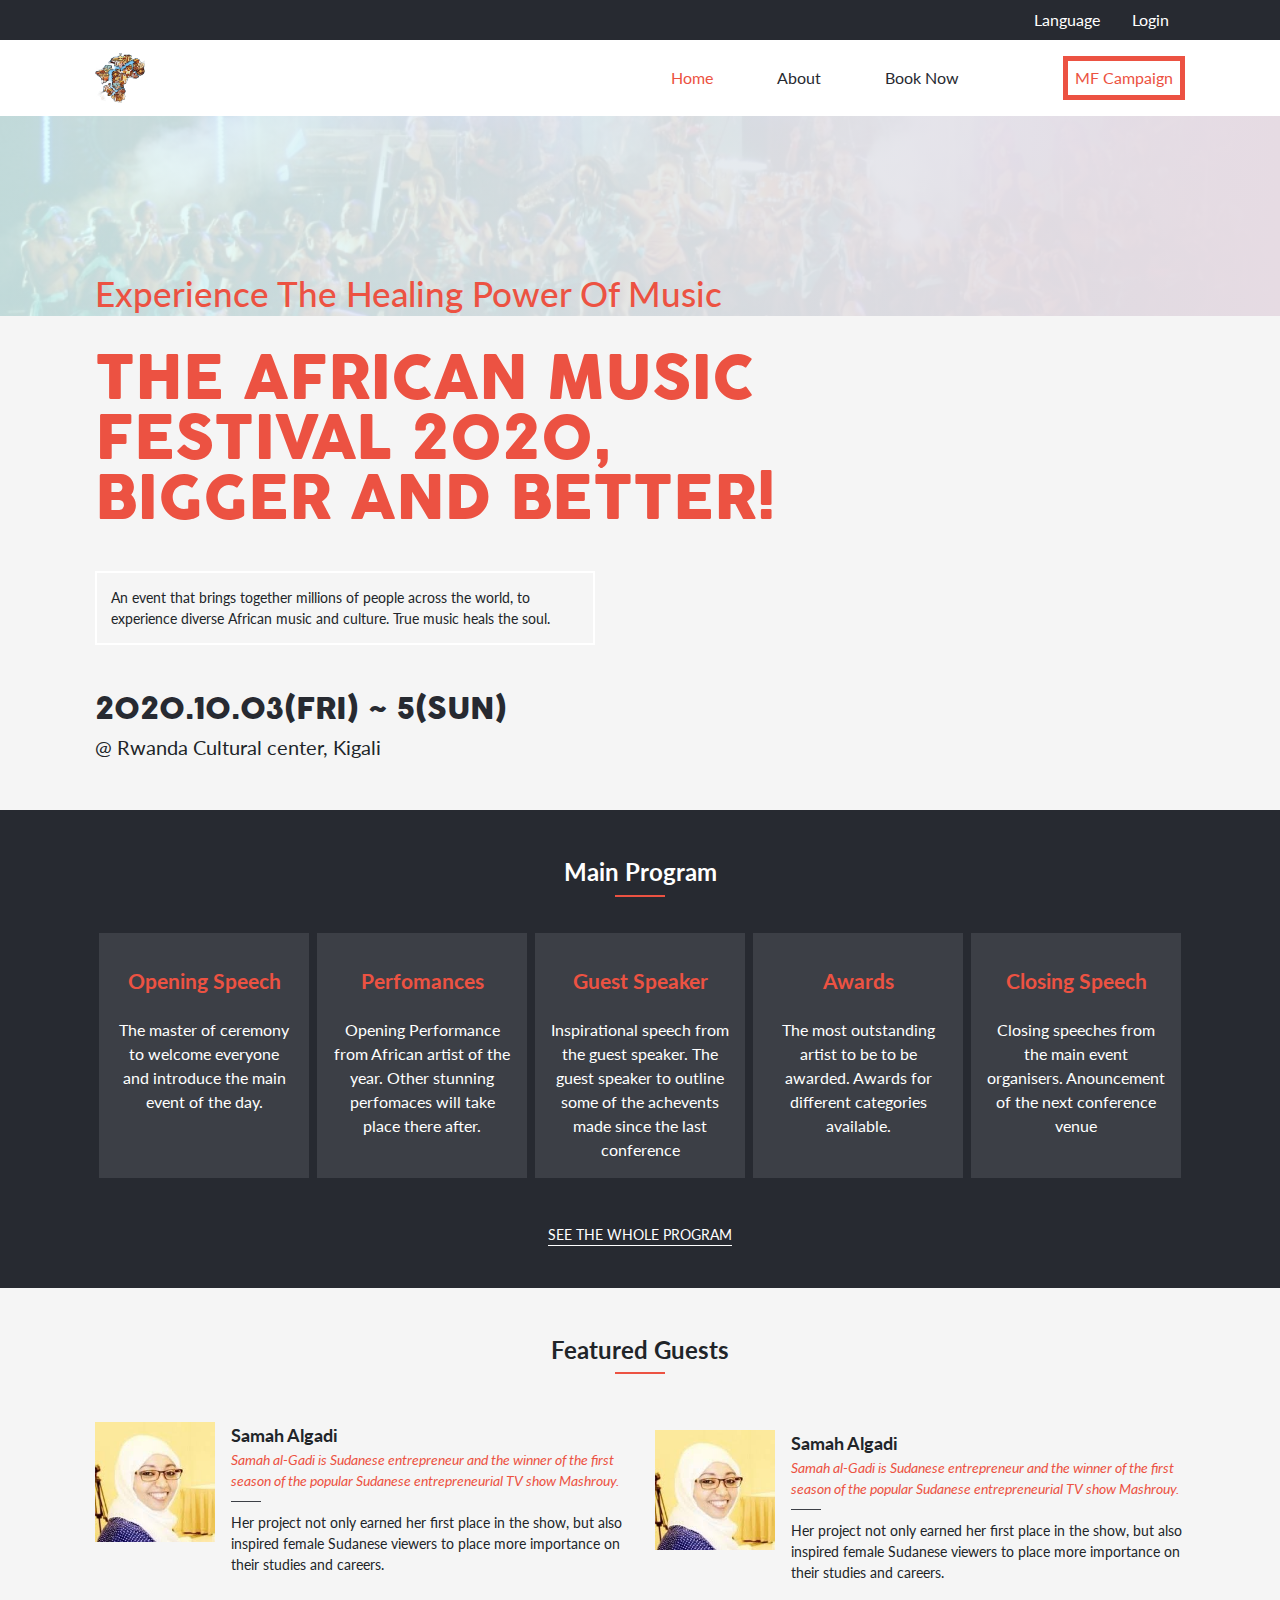
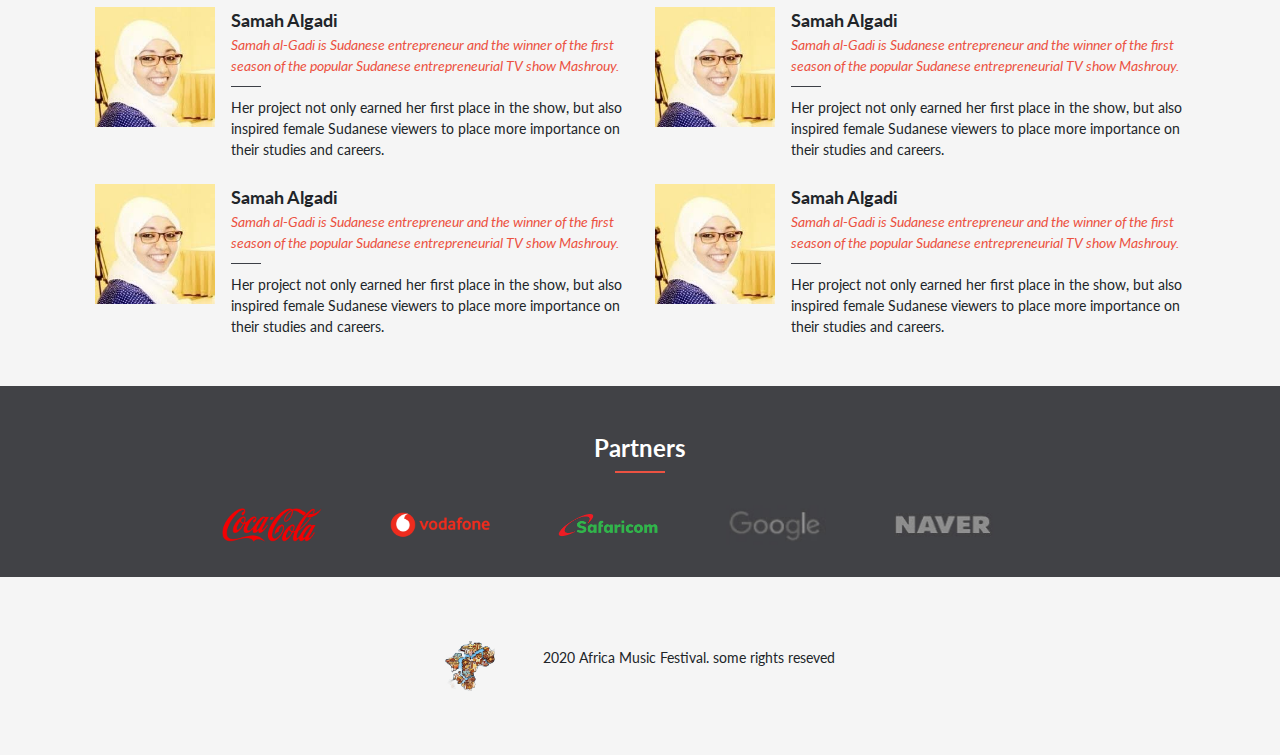
==== index.html @ f7e80729 "changed the fa icons" ====
<!DOCTYPE html>
<html lang="en">
<head>
  <meta charset="UTF-8">
  <meta name="viewport" content="width=device-width, initial-scale=1.0">
  <title>Home</title>
  <link rel="stylesheet" href="https://use.fontawesome.com/releases/v5.13.0/css/all.css" integrity="sha384-Bfad6CLCknfcloXFOyFnlgtENryhrpZCe29RTifKEixXQZ38WheV+i/6YWSzkz3V" crossorigin="anonymous"/>
  <link rel="stylesheet" href="style.css">
  <link href="https://fonts.googleapis.com/css2?family=Lato&display=swap" rel="stylesheet">
  <link rel="stylesheet" href="https://maxcdn.bootstrapcdn.com/bootstrap/4.0.0/css/bootstrap.min.css" integrity="sha384-Gn5384xqQ1aoWXA+058RXPxPg6fy4IWvTNh0E263XmFcJlSAwiGgFAW/dAiS6JXm" crossorigin="anonymous">

</head>
<body>

  <div class="small-nav d-none d-lg-block">
    <nav class="container-fluid d-flex justify-content-end nav-nav">
      
        <a class="nav-link" href="#"><i class="fab fa-facebook-f"></i></a>
        <a class="nav-link" href="#"><i class="fab fa-twitter"></i></a>
        <a class="nav-link" href="#">Language</a>
        <a class="nav-link" href="#">Login</a>
      
    </nav>
  </div>

  <nav class="navbar navbar-expand-lg top-nav sticky-top">
    <div class="container-fluid main-nav">
        <a class="navbar-brand d-none d-lg-block" href="index.html"><img class="logo" src="images/logo.png" alt="Logo"></a>
        <button class="navbar-toggler" type="button" data-toggle="collapse" data-target="#navbarSupportedContent" aria-controls="navbarSupportedContent" aria-expanded="false" aria-label="Toggle navigation">
          <i class="fas fa-bars fa-3x"></i>
        </button>

      <div class="collapse navbar-collapse" id="navbarSupportedContent">
        <ul class="navbar-nav ml-auto">
          <li class="nav-item"><a class="nav-link active" href="index.html">Home</a></li>
          <li class="nav-item"><a class="nav-link " href="about.html">About</a></li>          
          <li class="nav-item"><a class="nav-link" href="tickets.html">Book Now</a></li>
        </ul>
        
        <div class="campaign ml-5">MF Campaign</div>
      </div>
    </div>
  </nav>
  <header>
    <div class="container-fluid">
      
    </div>
    
  </header>
  <main class="container-fluid main">
    <div>
      <h1 class="welcome-tag">Experience the healing power of Music</h1>

      <p class="head-tag">
        The African Music Festival 2020,
        Bigger and better!
      </p>
    </div>

    <div>
      <p class="description-tag">
        An event that brings together millions of people across the world, to 
        experience diverse African music and culture.
        True music heals the soul.
      </p>
    </div>

    <div>
      <div class="date">2020.10.03(FRI) ~ 5(SUN)</div>
      <p class="venue">@ Rwanda Cultural center, Kigali</p>
    </div>
  </main>

  <aside class="aside1 text-center mt-5">
    <div class="container-fluid aside1-container">

      <h4 class="aside-header">Main Program</h4>
      <span class="header-span"></span>

      <div class="program-container">

        <div class="prog1">
          <div class="icon"><i class="fas fa-comment-alt fa-2x"></i></div>
          <div class="prog-header">Opening Speech</div>
          <div class="p-text">
            The master of ceremony to welcome everyone and introduce the main event of the day.
          </div>
        </div>

        <div class="prog1">
          <div class="icon"><i class="fas fa-icons fa-2x"></i></div>
          <div class="prog-header">Perfomances</div>
          <div class="p-text">
            Opening Performance from African artist of the year.
            Other stunning perfomaces will take place there after.
          </div>
        </div>

        <div class="prog1">
          <div class="icon"><i class="fas fa-photo-video fa-2x"></i></div>
          <div class="prog-header">Guest Speaker</div>
          <div class="p-text">
            Inspirational speech from the guest speaker.
            The guest speaker to outline some of the achevents made since the last conference
          </div>
        </div>

        <div class="prog1">
          <div class="icon"><i class="fas fa-users fa-2x"></i></div>
          <div class="prog-header">Awards</div>
          <div class="p-text">
            The most outstanding artist to be to be awarded.
            Awards for different categories available.
          </div>
        </div>

        <div class="prog1">
          <div class="icon"><i class="fab fa-affiliatetheme fa-2x"></i></div>
          <div class="prog-header">Closing Speech</div>
          <div class="p-text">
            Closing speeches from the main event organisers.
            Anouncement of the next conference venue
          </div>
        </div>
      </div>
      
      <button name="button" type="button" class="join-btn d-lg-none">Join the 2020 Africa Music Festival</button>

      <p class="see-prog d-none d-lg-block">SEE THE WHOLE PROGRAM</p>

    </div>
  </aside>

  <aside class="aside2 text-center">

    <div class="container-fluid aside2-container">

      <div class="logos-header">
        <h4 class="aside-header">Featured Guests</h4>
        <span class="header-span"></span>
      </div>

      <div class="row guests text-left">     

        <div class="col-lg-6 mt-3">
          <img class="guests-img" src="images/samah.jpeg" alt="guests Image">
          <div class="right-float">
            <div class="guests-name">Samah Algadi</div>
            <div class="guests-background">
              Samah al-Gadi is  Sudanese entrepreneur and the winner of the first 
              season of the popular Sudanese entrepreneurial TV show Mashrouy. 
            </div>

            <div class="guests-border">  </div>

            <div class="guests-more">
              Her project not only earned her first place in the show, 
              but also inspired female Sudanese viewers 
              to place more importance on their studies and careers.
            </div>
          </div>
        </div>

        <div class="col-lg-6 mt-4">
          <img class="guests-img" src="images/samah.jpeg" alt="guests Image">
          <div class="right-float">
            <div class="guests-name">Samah Algadi</div>
            <div class="guests-background">
              Samah al-Gadi is  Sudanese entrepreneur and the winner of the first 
              season of the popular Sudanese entrepreneurial TV show Mashrouy. 
            </div>

            <div class="guests-border">  </div>

            <div class="guests-more">
              Her project not only earned her first place in the show, 
              but also inspired female Sudanese viewers 
              to place more importance on their studies and careers.
            </div>
          </div>
        </div>        
      </div>

      <div class="dnone d-none d-lg-block">
        <div class="row guests text-left "> 
          

          <div class="col-lg-6 mt-4">
            <img class="guests-img" src="images/samah.jpeg" alt="guests Image">
            <div class="right-float">
              <div class="guests-name">Samah Algadi</div>
              <div class="guests-background">
                Samah al-Gadi is  Sudanese entrepreneur and the winner of the first 
                season of the popular Sudanese entrepreneurial TV show Mashrouy. 
              </div>

              <div class="guests-border">  </div>

              <div class="guests-more">
                Her project not only earned her first place in the show, 
                but also inspired female Sudanese viewers 
                to place more importance on their studies and careers.
              </div>
            </div>
          </div>

          <div class="col-lg-6 mt-4">
            <img class="guests-img" src="images/samah.jpeg" alt="guests Image">
            <div class="right-float">
              <div class="guests-name">Samah Algadi</div>
              <div class="guests-background">
                Samah al-Gadi is  Sudanese entrepreneur and the winner of the first 
                season of the popular Sudanese entrepreneurial TV show Mashrouy. 
              </div>

              <div class="guests-border">  </div>

              <div class="guests-more">
                Her project not only earned her first place in the show, 
                but also inspired female Sudanese viewers 
                to place more importance on their studies and careers.
              </div>
            </div>
          </div>        
        </div>

        <div class="row guests text-left dnone"> 
          

          <div class="col-lg-6 mt-4">
            <img class="guests-img" src="images/samah.jpeg" alt="guests Image">
            <div class="right-float">
              <div class="guests-name">Samah Algadi</div>
              <div class="guests-background">
                Samah al-Gadi is  Sudanese entrepreneur and the winner of the first 
                season of the popular Sudanese entrepreneurial TV show Mashrouy. 
              </div>

              <div class="guests-border">  </div>

              <div class="guests-more">
                Her project not only earned her first place in the show, 
                but also inspired female Sudanese viewers 
                to place more importance on their studies and careers.
              </div>
            </div>
          </div>

          <div class="col-lg-6 mt-4">
            <img class="guests-img" src="images/samah.jpeg" alt="guests Image">
            <div class="right-float">
              <div class="guests-name">Samah Algadi</div>
              <div class="guests-background">
                Samah al-Gadi is  Sudanese entrepreneur and the winner of the first 
                season of the popular Sudanese entrepreneurial TV show Mashrouy. 
              </div>

              <div class="guests-border">  </div>

              <div class="guests-more">
                Her project not only earned her first place in the show, 
                but also inspired female Sudanese viewers 
                to place more importance on their studies and careers.
              </div>
            </div>
          </div>
          
        </div>        
      </div> 
      
      <div class="row">
        <div class="col">
          <button class="more-btn m-4 p-3 d-lg-none">MORE</button>
        </div>
      </div>
      
    </div>
  </aside>

  <footer class="text-center mt-5">
    <div class="container-fluid partners">
    
      <div class="">
        <div class="logos-header">
          <h4 class="aside-header">Partners</h4>
          <span class="header-span"></span>
        </div>
        
        <div class="row d-md-block d-lg-none">
          <div class="col-md-12 d-flex justify-content-center">
            <img class="partner-img" src="images/coca.png" alt="Partners">
            <img class="partner-img" src="images/vodafone.png" alt="Partners">
            <img class="partner-img" src="images/saf.png" alt="Partners">
          </div>
          
          <div class="col-md-12 d-flex justify-content-center">
            <img class="partner-img" src="images/google.png" alt="Partners">
            <img class="partner-img" src="images/naver.png" alt="Partners">
          </div>
          
        </div>

        <div class="footer-logos d-none d-lg-block">
            <img class="partner-img" src="images/coca.png" alt="Partners">
            <img class="partner-img" src="images/vodafone.png" alt="Partners">
            <img class="partner-img" src="images/saf.png" alt="Partners">
            <img class="partner-img" src="images/google.png" alt="Partners">
            <img class="partner-img" src="images/naver.png" alt="Partners">
                
        </div>
        
      </div>
    </div>

    <div class="footer-white-bg text-center">
      <div class="rights container-fluid">
        <div class="copyrights">
          <img class="logo" src="images/logo.png" alt="logo">
        </div>
        <div class="attribution">
          <p>
            2020 Africa Music Festival.
            some rights reseved
          </p>
        </div>
      </div>
    </div>
  </footer>

<script src="https://code.jquery.com/jquery-3.2.1.slim.min.js" integrity="sha384-KJ3o2DKtIkvYIK3UENzmM7KCkRr/rE9/Qpg6aAZGJwFDMVNA/GpGFF93hXpG5KkN" crossorigin="anonymous"></script>
<script src="https://cdnjs.cloudflare.com/ajax/libs/popper.js/1.12.9/umd/popper.min.js" integrity="sha384-ApNbgh9B+Y1QKtv3Rn7W3mgPxhU9K/ScQsAP7hUibX39j7fakFPskvXusvfa0b4Q" crossorigin="anonymous"></script>
<script src="https://maxcdn.bootstrapcdn.com/bootstrap/4.0.0/js/bootstrap.min.js" integrity="sha384-JZR6Spejh4U02d8jOt6vLEHfe/JQGiRRSQQxSfFWpi1MquVdAyjUar5+76PVCmYl" crossorigin="anonymous"></script>
</body>
</html>
---- style.css ----
* {
  margin: 0;
  padding: 0;
  font-family: "Lato", sans-serif;
}

@font-face {
  font-family: cocogoose;
  src: url("cocogoose/Cocogoose_trial.otf");
}


header {
  width: 100%;
  background-image: linear-gradient(to right, rgba(226, 255, 255, 0.85), #e6dbe3), url("images/fest.jpg");
  height: 200px;
  background-position: center;
  background-repeat: no-repeat;
  background-size: cover;
}

.logo {
  width: 50px;
}

body {
  background: rgba(221, 221, 221, 0.3) !important;
  /* opacity: 0.1; */
}

.small-nav {
  background-color: #272a31;
  color: white;
}

.fa-twitter,
.fa-facebook-f {
  color: white !important;
}

.small-nav .nav-link {
  color: white !important;
}

.navbar {
  background: white;
}

.navbar .nav-link {
  color: #272a31;
  margin-right: 3em;
}

.active {
  color: #ec5242 !important;
}

.campaign {
  border: 5px solid #ec5242;
  padding: 5px 7px;
  color: #ec5242;
}

.welcome-tag {
  color: #ec5242;
  text-transform: capitalize;
  margin-top: -1.25em;
  margin-bottom: 1em;
  font-size: 30px;
}

p {
  font-size: 14px;
}

.head-tag {
  max-width: 700px;
  font-family: "cocogoose", sans-serif;
  font-size: 40px;
  line-height: 60px;
  color: #ec5242;
  text-transform: uppercase;
}

.description-tag {
  max-width: 500px;
  border: 2px solid white;
  padding: 1em;
  margin: 3em 0;
}

.date {
  max-width: 500px;
  font-family: cocogoose;
  font-size: 30px;
  color: #272a31;
}

.venue {
  font-size: 20px;
}

.aside1 {
  width: 100%;
  background: #272a31;
}

.aside1-container {
  display: flex;
  flex-direction: column;
  align-items: center;
  color: white;
}

.aside-header {
  font-weight: 700;
  padding-top: 2em;
}

.header-span {
  width: 50px;
  border: 1px solid #ec5242;
  margin-bottom: 2em;
}

.prog1 {
  width: auto;
  background: #3C3F46;
  margin: 1em;
  padding: 1em;
  display: flex;
  align-items: center;
  text-align: left;
}

.icon {
  margin: 0 1em;
}

.prog-header {
  width: 200px;
  font-size: 21px;
  font-weight: 700;
  color: #ec5242;
}

.p-text {
  width: 70%;
  /* max-width: 720px; */
  /* margin-left: 1em; */
}

.join-btn {
  width: 80%;
  background: #ec5242;
  border: none;
  color: white;
  font-size: 21px;
  font-weight: 600;
  padding: 2em;
  margin: 2em 0;
}

.see-prog {
  color: white;
  border-bottom: 1px solid white;
  cursor: pointer;
  margin: 3em;
}

.guests-img {
  float: left;
}

.guests-img {
  width: 120px;
  margin-right: 1em;
}

.right-float {
  display: flex;
  flex-direction: column;
}

.guests-name {
  font-size: 18px;
  font-weight: bold;
}

.guests-background {
  font-size: 14px;
  font-style: italic;
  color: #ec5242;
}

.guests-border {
  width: 30px;
  background: #ec5242;
  border-bottom: 1px solid #3C3F46;
  margin: 10px 0;
}

.guests-more {
  font-size: 14px;
}

.more-btn {
  width: 90%;
  border: 1px solid #414246;
  margin-right: auto;
  margin-left: auto;
}

.partners {
  background: #414246;
  color: white;
  padding-bottom: 2em;
}

.logos-header {
  display: flex;
  flex-direction: column;
  justify-content: center;
  align-items: center;
}

.footer-logos {
  display: flex;  
  flex-direction: row;
  justify-content: center;
}

.partner-img {
  width: 100px;
  margin-right: 4em;
}

.copyrights {
  margin-right: 3em;
}

.rights {
  display: flex;
  align-items: center;
  justify-content: center;
  padding: 4em;
}

.nav-nav,
.tickets-main,
.home-logo,
.main,
.aside1-container,
.aside2-container,
.footer-black-bg,
.main-nav {
  max-width: 1120px;
}

.nav-link:hover {
  color: #ec5242;
}

.prog1:hover {
  border: 1px solid white;
}

@media screen and (min-width: 992px) {
  .head-tag {
    font-size: 60px;
  }

  .welcome-tag {    
    font-size: 35px;
  }

  .program-container {
    display: flex;
    justify-content: center;
  }

  .prog1 {
    display: unset;
    margin: unset;
    margin: 0.25em;
    text-align: center;
    justify-content: center;
    width: 20%;
  }

  .p-text {
    width: unset;
  }

  .icon {
    margin: unset;
    margin: 1em 0;
  }

  .prog-header {
    width: unset;
    margin-bottom: 1em;
  }

}
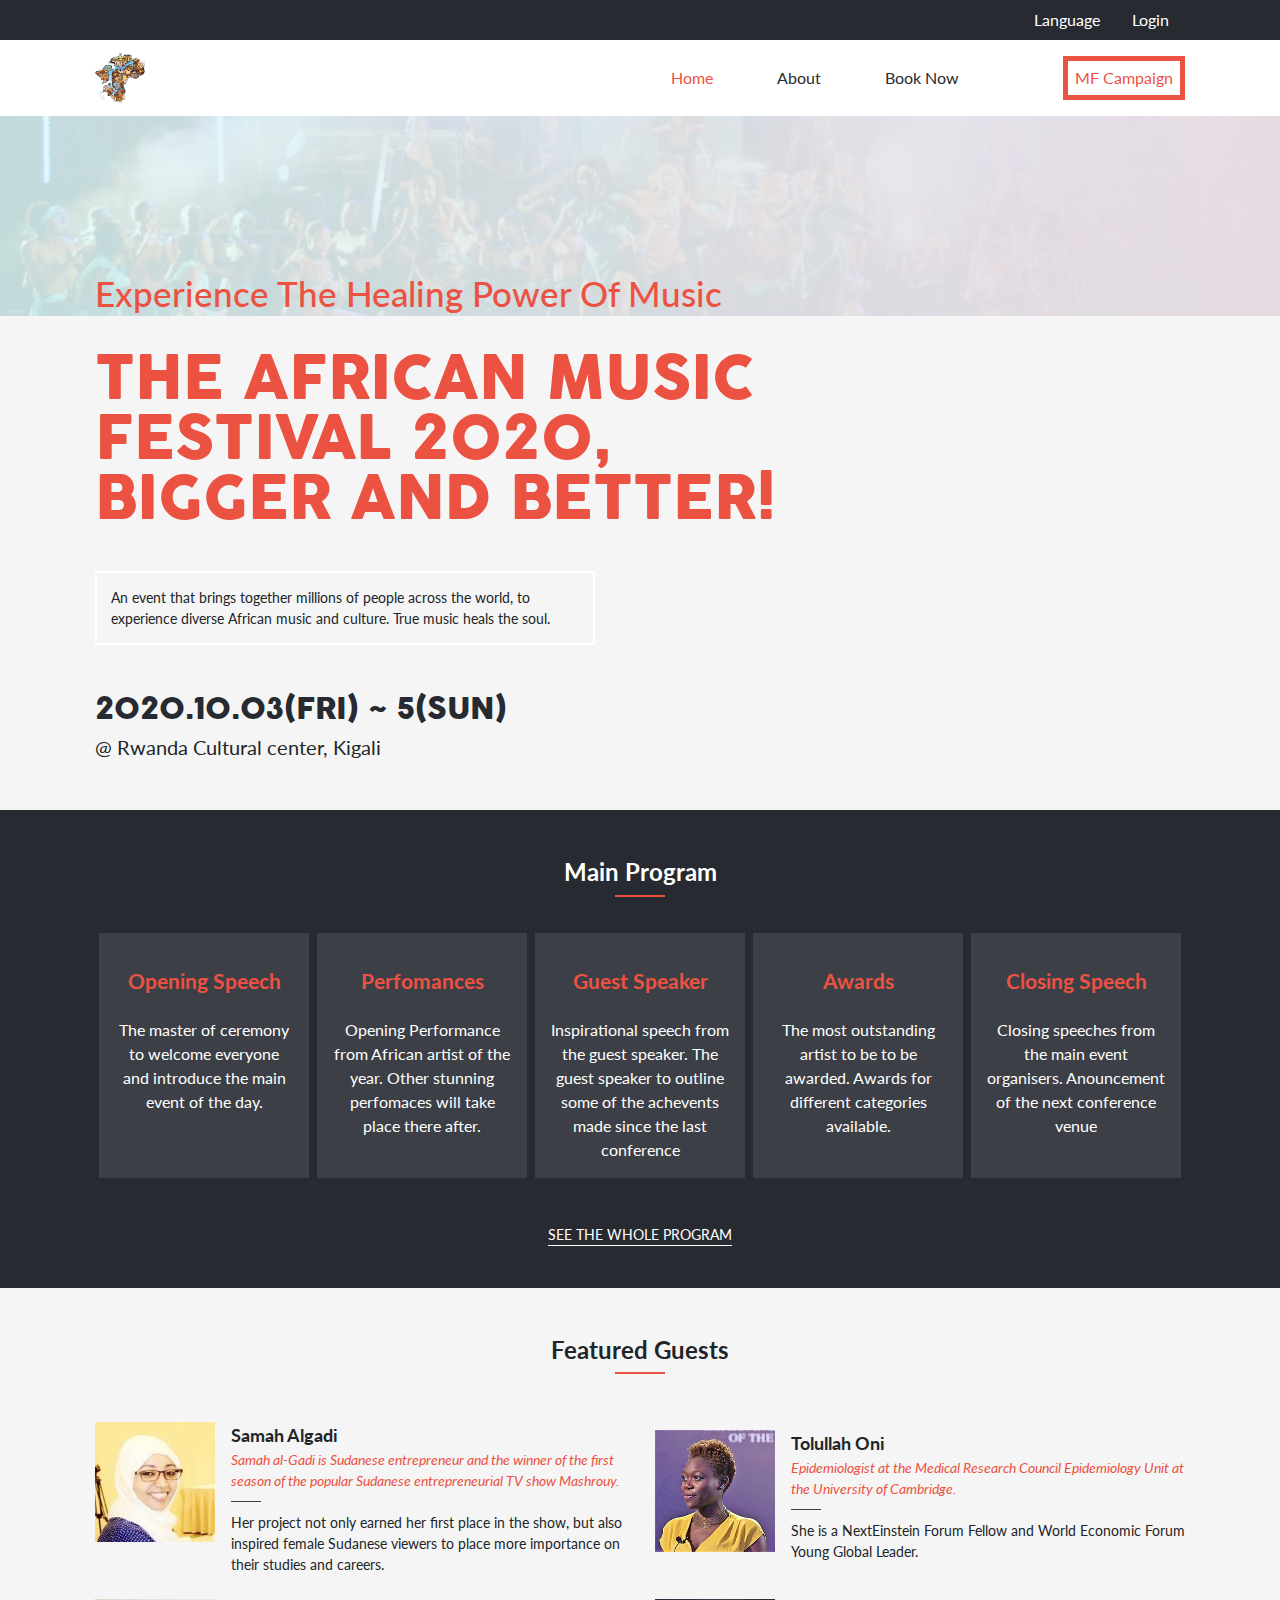
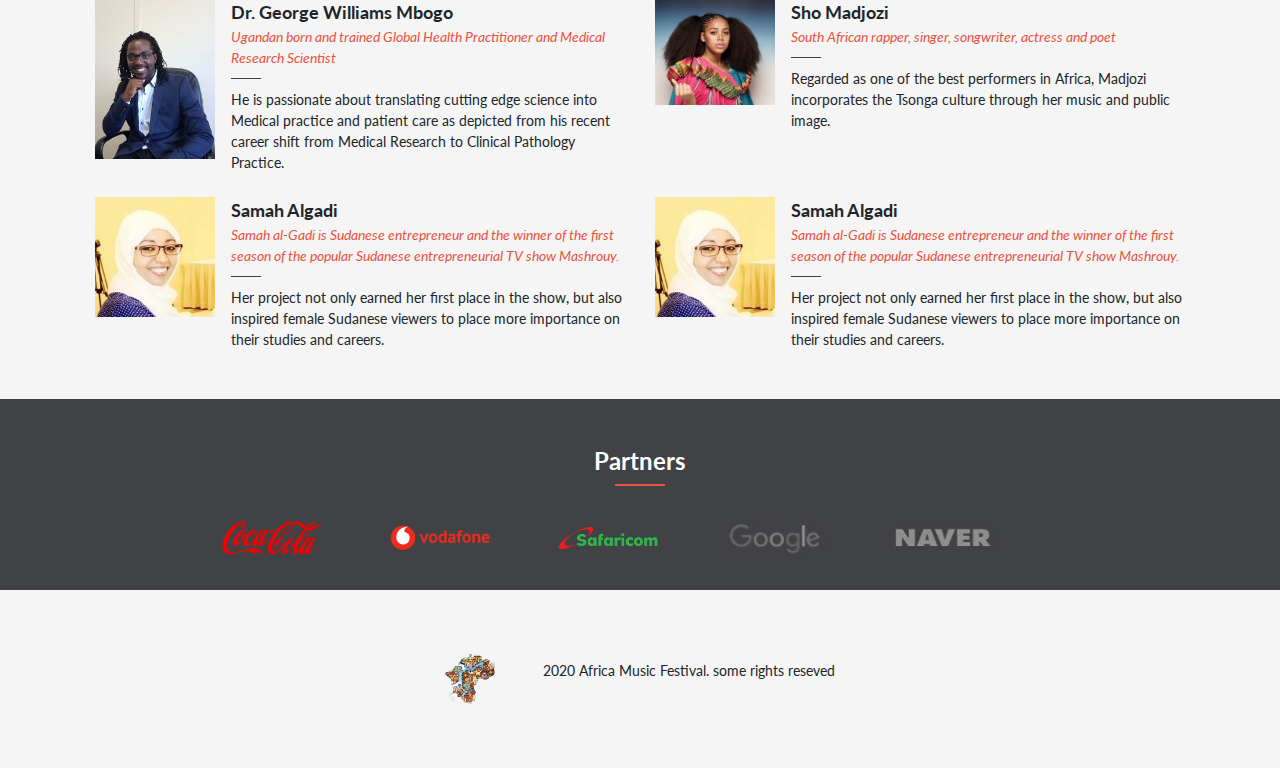
==== commit 5387b58e: "added a readme file" ====
--- a/index.html
+++ b/index.html
@@ -162,20 +162,17 @@
         </div>
 
         <div class="col-lg-6 mt-4">
-          <img class="guests-img" src="images/samah.jpeg" alt="guests Image">
+          <img class="guests-img" src="images/Tolu_Oni.jpg" alt="guests Image">
           <div class="right-float">
-            <div class="guests-name">Samah Algadi</div>
+            <div class="guests-name">Tolullah Oni</div>
             <div class="guests-background">
-              Samah al-Gadi is  Sudanese entrepreneur and the winner of the first 
-              season of the popular Sudanese entrepreneurial TV show Mashrouy. 
+              Epidemiologist at the Medical Research Council Epidemiology Unit at the University of Cambridge.
             </div>
 
             <div class="guests-border">  </div>
 
             <div class="guests-more">
-              Her project not only earned her first place in the show, 
-              but also inspired female Sudanese viewers 
-              to place more importance on their studies and careers.
+              She is a NextEinstein Forum Fellow and World Economic Forum Young Global Leader.
             </div>
           </div>
         </div>        
@@ -183,6 +180,46 @@
 
       <div class="dnone d-none d-lg-block">
         <div class="row guests text-left "> 
+          
+
+          <div class="col-lg-6 mt-4">
+            <img class="guests-img" src="images/Dr.-George-Mbogo-1-225x300.jpg" alt="guests Image">
+            <div class="right-float">
+              <div class="guests-name">Dr. George Williams Mbogo</div>
+              <div class="guests-background">
+                Ugandan born and trained Global Health Practitioner and Medical Research Scientist
+              </div>
+
+              <div class="guests-border">  </div>
+
+              <div class="guests-more">
+                He is passionate about translating cutting edge science into 
+                Medical practice and patient care as depicted from his recent
+                career shift from Medical Research to Clinical Pathology Practice.
+              </div>
+            </div>
+          </div>
+
+          <div class="col-lg-6 mt-4">
+            <img class="guests-img" src="images/shos.jpg" alt="guests Image">
+            <div class="right-float">
+              <div class="guests-name">Sho Madjozi</div>
+              <div class="guests-background">
+                South African rapper, singer, songwriter, actress and poet
+              </div>
+
+              <div class="guests-border">  </div>
+
+              <div class="guests-more">
+                Regarded as one of the best performers in Africa,
+                Madjozi incorporates the Tsonga culture 
+                through her music and public image. 
+              </div>
+            </div>
+          </div>        
+        </div>
+
+        <div class="row guests text-left dnone"> 
           
 
           <div class="col-lg-6 mt-4">
@@ -221,48 +258,6 @@
                 to place more importance on their studies and careers.
               </div>
             </div>
-          </div>        
-        </div>
-
-        <div class="row guests text-left dnone"> 
-          
-
-          <div class="col-lg-6 mt-4">
-            <img class="guests-img" src="images/samah.jpeg" alt="guests Image">
-            <div class="right-float">
-              <div class="guests-name">Samah Algadi</div>
-              <div class="guests-background">
-                Samah al-Gadi is  Sudanese entrepreneur and the winner of the first 
-                season of the popular Sudanese entrepreneurial TV show Mashrouy. 
-              </div>
-
-              <div class="guests-border">  </div>
-
-              <div class="guests-more">
-                Her project not only earned her first place in the show, 
-                but also inspired female Sudanese viewers 
-                to place more importance on their studies and careers.
-              </div>
-            </div>
-          </div>
-
-          <div class="col-lg-6 mt-4">
-            <img class="guests-img" src="images/samah.jpeg" alt="guests Image">
-            <div class="right-float">
-              <div class="guests-name">Samah Algadi</div>
-              <div class="guests-background">
-                Samah al-Gadi is  Sudanese entrepreneur and the winner of the first 
-                season of the popular Sudanese entrepreneurial TV show Mashrouy. 
-              </div>
-
-              <div class="guests-border">  </div>
-
-              <div class="guests-more">
-                Her project not only earned her first place in the show, 
-                but also inspired female Sudanese viewers 
-                to place more importance on their studies and careers.
-              </div>
-            </div>
           </div>
           
         </div>        
--- a/style.css
+++ b/style.css
@@ -8,7 +8,6 @@
   font-family: cocogoose;
   src: url("cocogoose/Cocogoose_trial.otf");
 }
-
 
 header {
   width: 100%;
@@ -25,7 +24,6 @@
 
 body {
   background: rgba(221, 221, 221, 0.3) !important;
-  /* opacity: 0.1; */
 }
 
 .small-nav {
@@ -91,7 +89,7 @@
 
 .date {
   max-width: 500px;
-  font-family: cocogoose;
+  font-family: "cocogoose", sans-serif;
   font-size: 30px;
   color: #272a31;
 }
@@ -125,7 +123,7 @@
 
 .prog1 {
   width: auto;
-  background: #3C3F46;
+  background: #3c3f46;
   margin: 1em;
   padding: 1em;
   display: flex;
@@ -146,8 +144,6 @@
 
 .p-text {
   width: 70%;
-  /* max-width: 720px; */
-  /* margin-left: 1em; */
 }
 
 .join-btn {
@@ -170,9 +166,6 @@
 
 .guests-img {
   float: left;
-}
-
-.guests-img {
   width: 120px;
   margin-right: 1em;
 }
@@ -196,7 +189,7 @@
 .guests-border {
   width: 30px;
   background: #ec5242;
-  border-bottom: 1px solid #3C3F46;
+  border-bottom: 1px solid #3c3f46;
   margin: 10px 0;
 }
 
@@ -225,7 +218,7 @@
 }
 
 .footer-logos {
-  display: flex;  
+  display: flex;
   flex-direction: row;
   justify-content: center;
 }
@@ -270,7 +263,7 @@
     font-size: 60px;
   }
 
-  .welcome-tag {    
+  .welcome-tag {
     font-size: 35px;
   }
 
@@ -301,6 +294,4 @@
     width: unset;
     margin-bottom: 1em;
   }
-
-}
-
+}
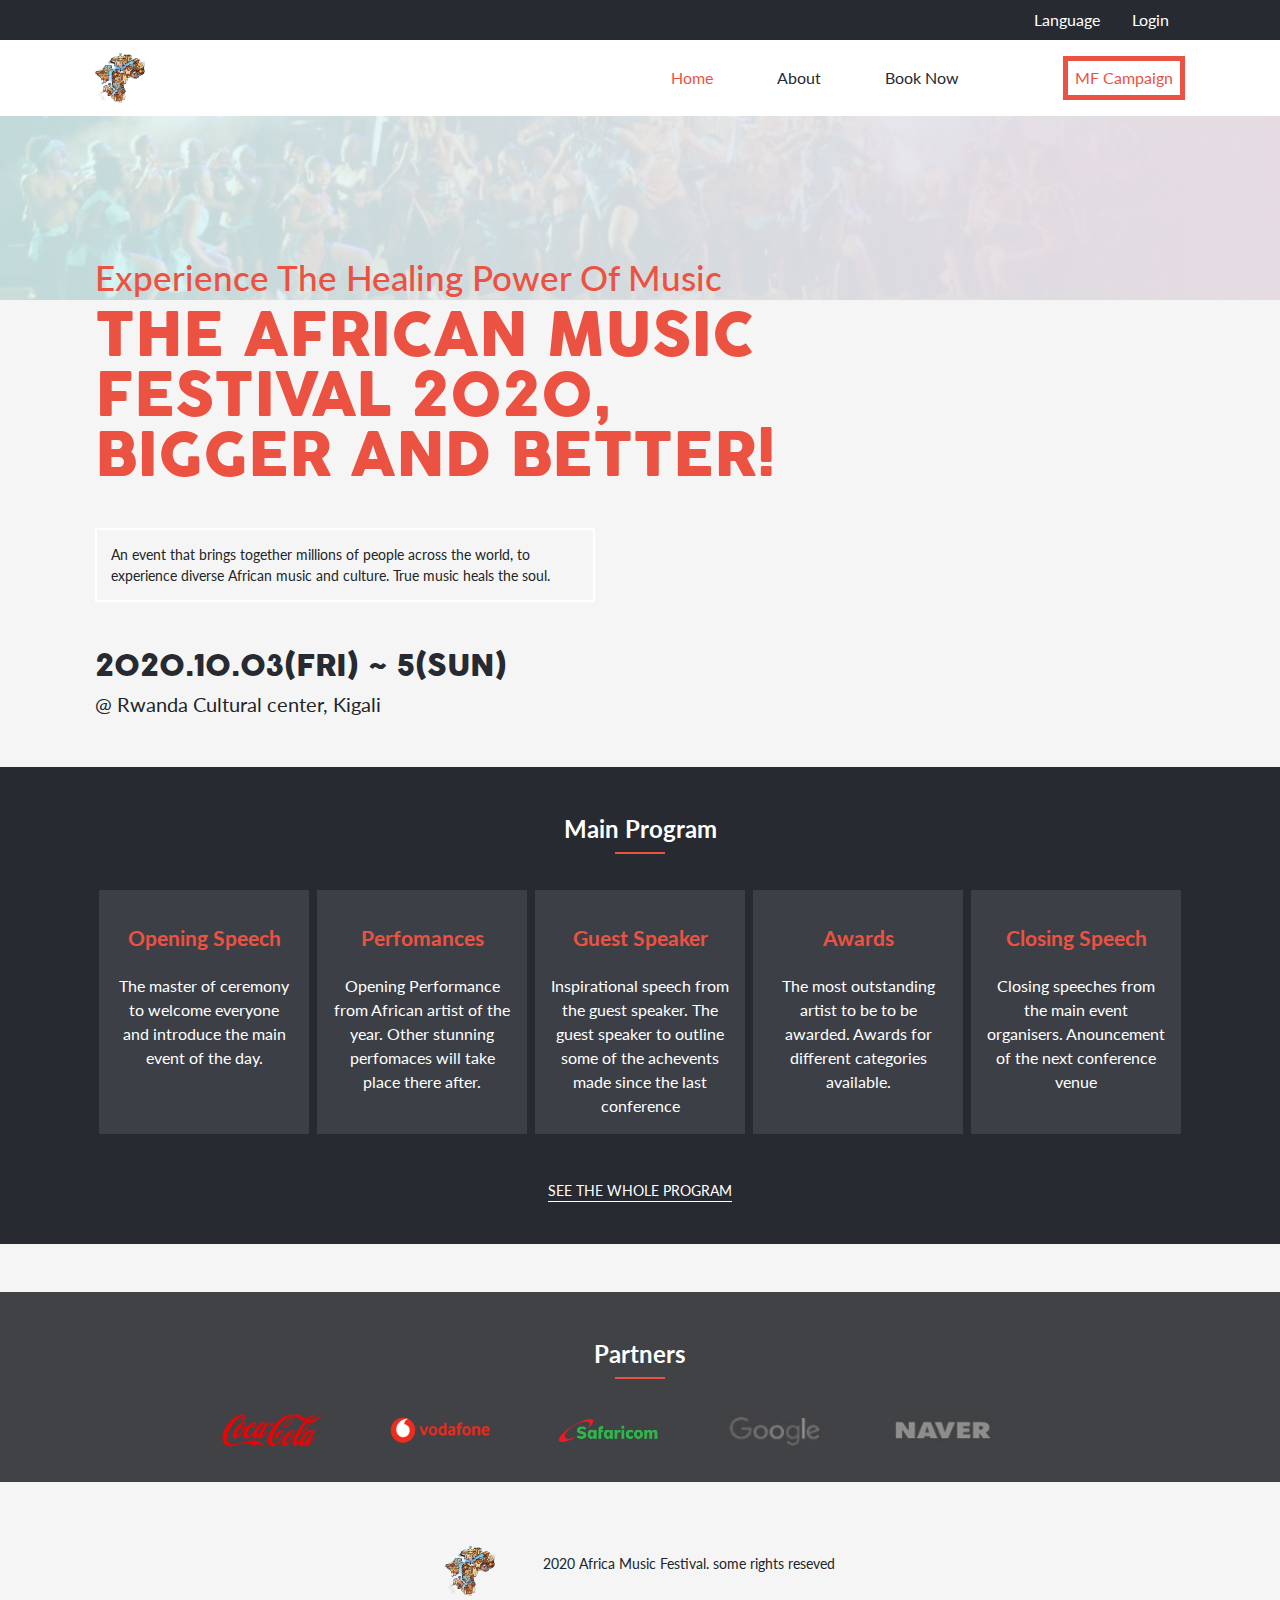
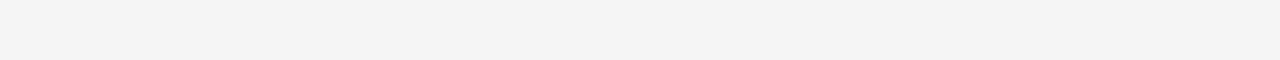
==== commit 3e924b78: "Adjusted the Aside1 width to remove the horizontal scroll" ====
--- a/index.html
+++ b/index.html
@@ -12,7 +12,7 @@
 </head>
 <body>
 
-  <div class="small-nav d-none d-lg-block">
+  <nav class="small-nav d-none d-lg-block">
     <nav class="container-fluid d-flex justify-content-end nav-nav">
       
         <a class="nav-link" href="#"><i class="fab fa-facebook-f"></i></a>
@@ -21,13 +21,13 @@
         <a class="nav-link" href="#">Login</a>
       
     </nav>
-  </div>
+  </nav>
 
   <nav class="navbar navbar-expand-lg top-nav sticky-top">
     <div class="container-fluid main-nav">
         <a class="navbar-brand d-none d-lg-block" href="index.html"><img class="logo" src="images/logo.png" alt="Logo"></a>
         <button class="navbar-toggler" type="button" data-toggle="collapse" data-target="#navbarSupportedContent" aria-controls="navbarSupportedContent" aria-expanded="false" aria-label="Toggle navigation">
-          <i class="fas fa-bars fa-3x"></i>
+          <i class="fas fa-bars fa-2x"></i>
         </button>
 
       <div class="collapse navbar-collapse" id="navbarSupportedContent">
@@ -41,12 +41,10 @@
       </div>
     </div>
   </nav>
-  <header>
-    <div class="container-fluid">
-      
-    </div>
-    
-  </header>
+  
+  <div class="header-background">    
+  </div>    
+  
   <main class="container-fluid main">
     <div>
       <h1 class="welcome-tag">Experience the healing power of Music</h1>
@@ -131,7 +129,7 @@
     </div>
   </aside>
 
-  <aside class="aside2 text-center">
+  <!-- <aside class="aside2 text-center">
 
     <div class="container-fluid aside2-container">
 
@@ -270,7 +268,7 @@
       </div>
       
     </div>
-  </aside>
+  </aside> -->
 
   <footer class="text-center mt-5">
     <div class="container-fluid partners">
--- a/style.css
+++ b/style.css
@@ -9,13 +9,16 @@
   src: url("cocogoose/Cocogoose_trial.otf");
 }
 
-header {
+.header-background {
   width: 100%;
   background-image: linear-gradient(to right, rgba(226, 255, 255, 0.85), #e6dbe3), url("images/fest.jpg");
-  height: 200px;
+  height: 130px;
   background-position: center;
   background-repeat: no-repeat;
   background-size: cover;
+  position: absolute;
+  top: 0;
+  z-index: -1;
 }
 
 .logo {
@@ -29,6 +32,10 @@
 .small-nav {
   background-color: #272a31;
   color: white;
+}
+
+.fa-home {
+  color: #414246;
 }
 
 .fa-twitter,
@@ -41,7 +48,7 @@
 }
 
 .navbar {
-  background: white;
+  background: transparent;
 }
 
 .navbar .nav-link {
@@ -62,8 +69,7 @@
 .welcome-tag {
   color: #ec5242;
   text-transform: capitalize;
-  margin-top: -1.25em;
-  margin-bottom: 1em;
+  margin-top: 2em;
   font-size: 30px;
 }
 
@@ -122,7 +128,7 @@
 }
 
 .prog1 {
-  width: auto;
+  width: 90%;
   background: #3c3f46;
   margin: 1em;
   padding: 1em;
@@ -136,14 +142,15 @@
 }
 
 .prog-header {
-  width: 200px;
-  font-size: 21px;
+  width: 40%;
+  font-size: 1.3rem;
   font-weight: 700;
   color: #ec5242;
 }
 
 .p-text {
   width: 70%;
+  font-size: 1rem;
 }
 
 .join-btn {
@@ -155,6 +162,7 @@
   font-weight: 600;
   padding: 2em;
   margin: 2em 0;
+  cursor: pointer;
 }
 
 .see-prog {
@@ -258,13 +266,37 @@
   border: 1px solid white;
 }
 
+@media screen and (max-width: 576px) {
+  .prog-header {
+    width: 40%;
+    font-size: 0.75rem;
+    font-weight: 700;
+    color: #ec5242;
+  }
+  
+  .p-text {
+    width: 70%;
+    font-size: 0.75rem;
+  }
+}
+
 @media screen and (min-width: 992px) {
+  .header-background {
+    height: unset;
+    height: 300px;
+  }
+
+  .navbar {
+    background: white;
+  }
+
   .head-tag {
     font-size: 60px;
   }
 
   .welcome-tag {
     font-size: 35px;
+    margin-top: 4em;
   }
 
   .program-container {
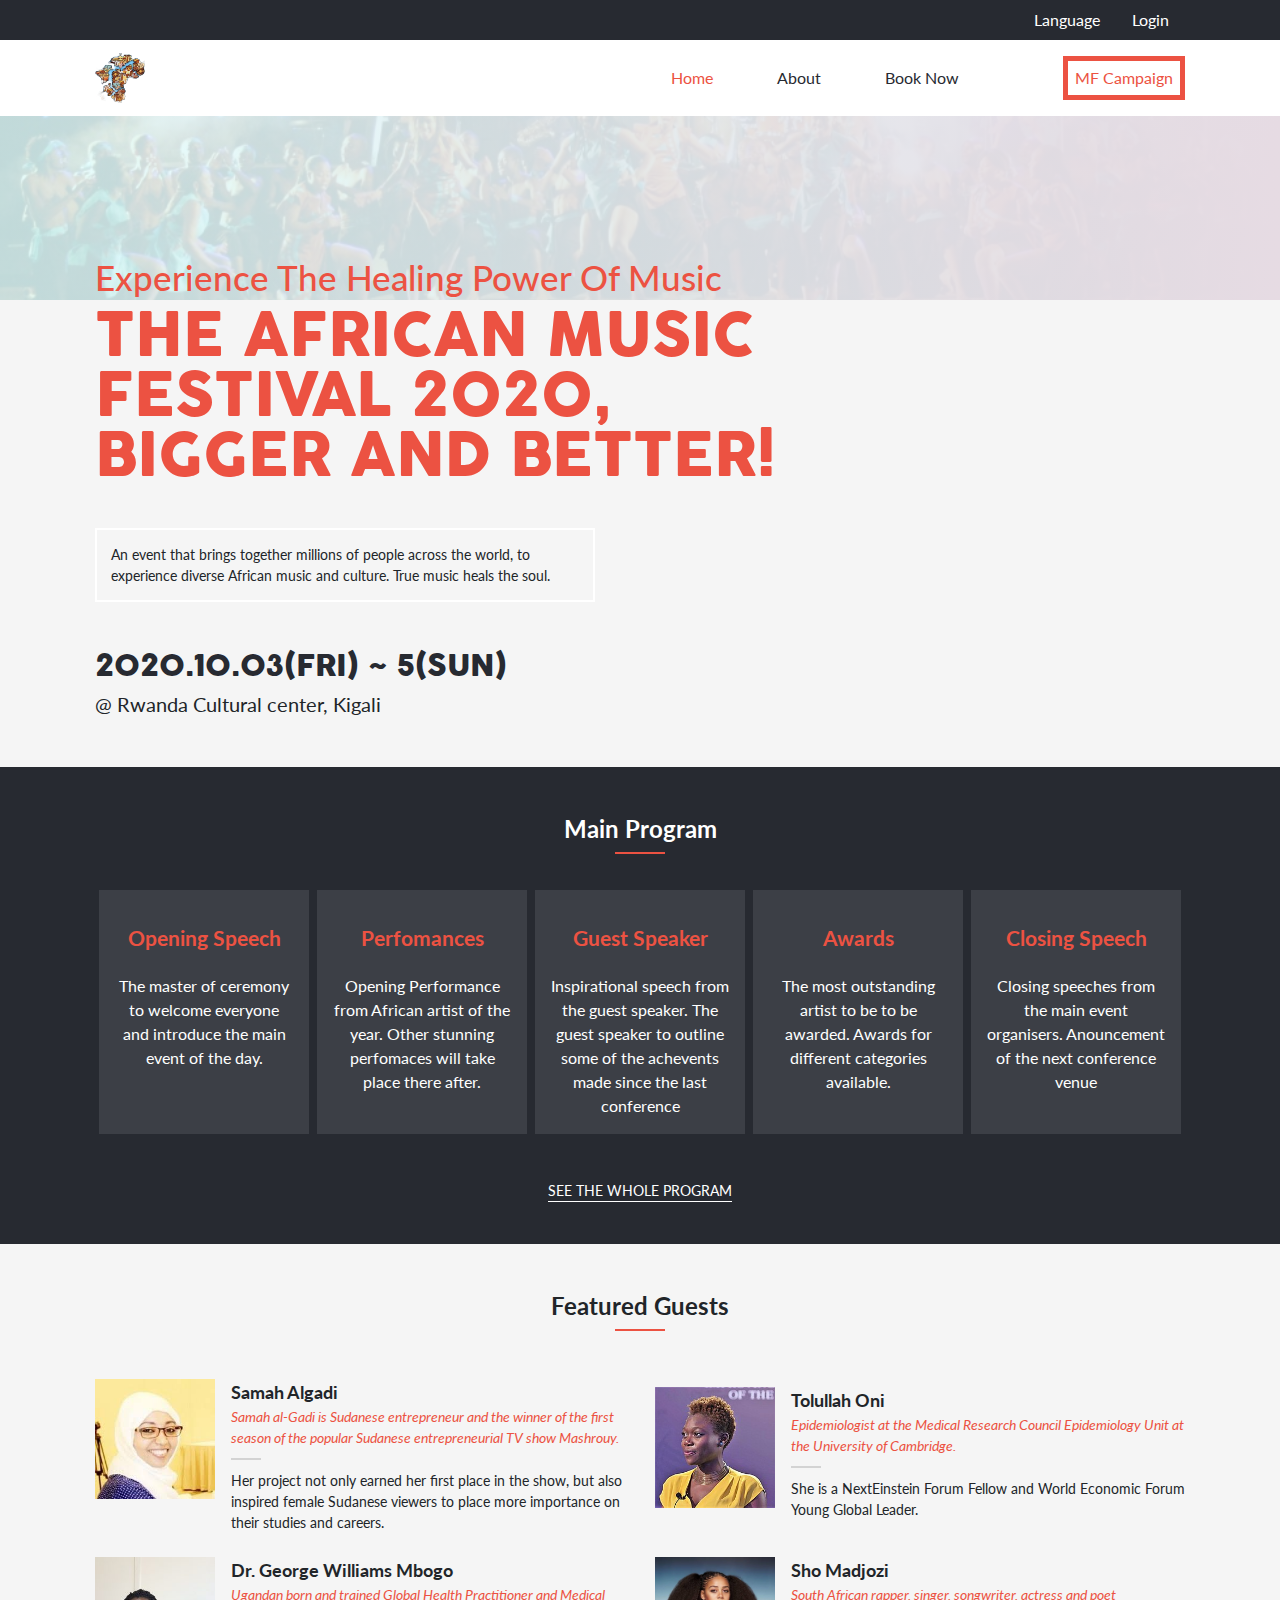
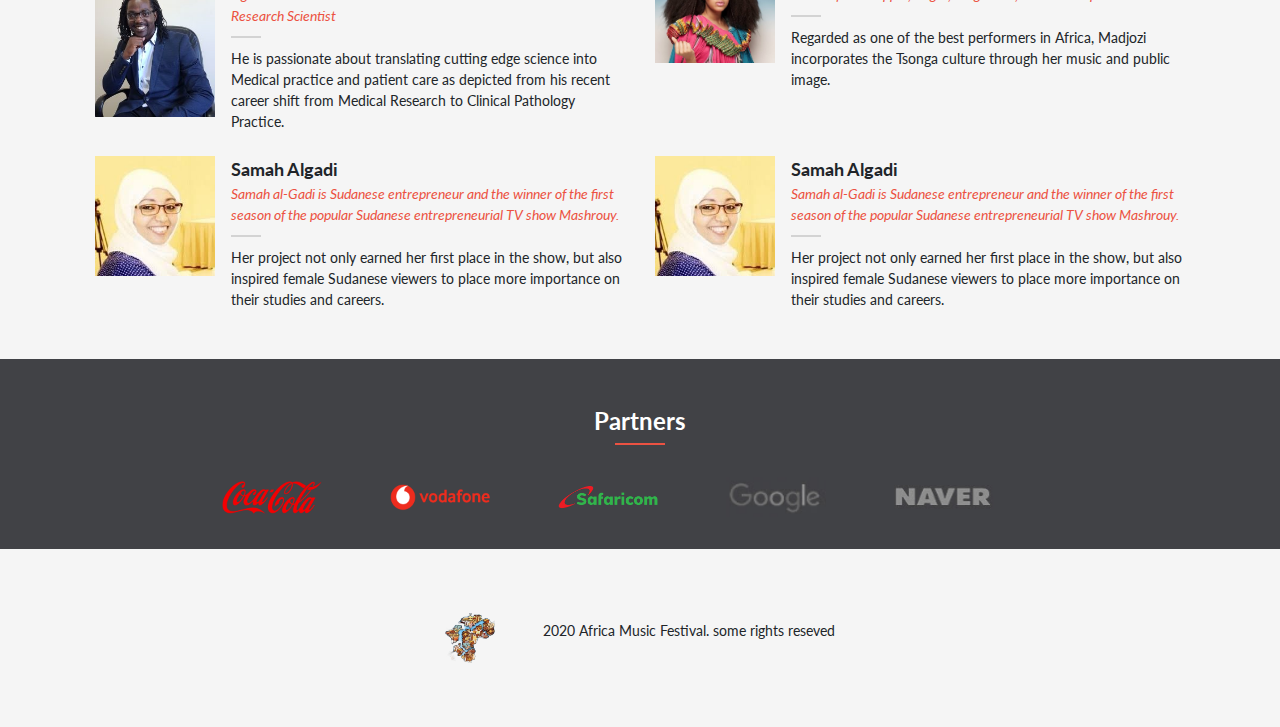
==== commit e85af705: "Modified asede2 button to remove the horizontal scroll" ====
--- a/index.html
+++ b/index.html
@@ -129,7 +129,7 @@
     </div>
   </aside>
 
-  <!-- <aside class="aside2 text-center">
+  <aside class="aside2 text-center">
 
     <div class="container-fluid aside2-container">
 
@@ -263,12 +263,12 @@
       
       <div class="row">
         <div class="col">
-          <button class="more-btn m-4 p-3 d-lg-none">MORE</button>
-        </div>
-      </div>
-      
-    </div>
-  </aside> -->
+          <input type="button" name="more" value="MORE" class="more-btn p-3 d-lg-none">
+        </div>
+      </div>
+      
+    </div>
+  </aside>
 
   <footer class="text-center mt-5">
     <div class="container-fluid partners">
--- a/style.css
+++ b/style.css
@@ -34,7 +34,7 @@
   color: white;
 }
 
-.fa-home {
+.fa-home {  
   color: #414246;
 }
 
@@ -197,7 +197,7 @@
 .guests-border {
   width: 30px;
   background: #ec5242;
-  border-bottom: 1px solid #3c3f46;
+  border-bottom: 2px solid #d3d3d3;
   margin: 10px 0;
 }
 
@@ -206,10 +206,11 @@
 }
 
 .more-btn {
-  width: 90%;
-  border: 1px solid #414246;
+  width: 100%;
+  border: 1px solid #d3d3d3;
   margin-right: auto;
   margin-left: auto;
+  margin-top: 2em;
 }
 
 .partners {
@@ -266,7 +267,7 @@
   border: 1px solid white;
 }
 
-@media screen and (max-width: 576px) {
+@media screen and (max-width: 500px) {
   .prog-header {
     width: 40%;
     font-size: 0.75rem;
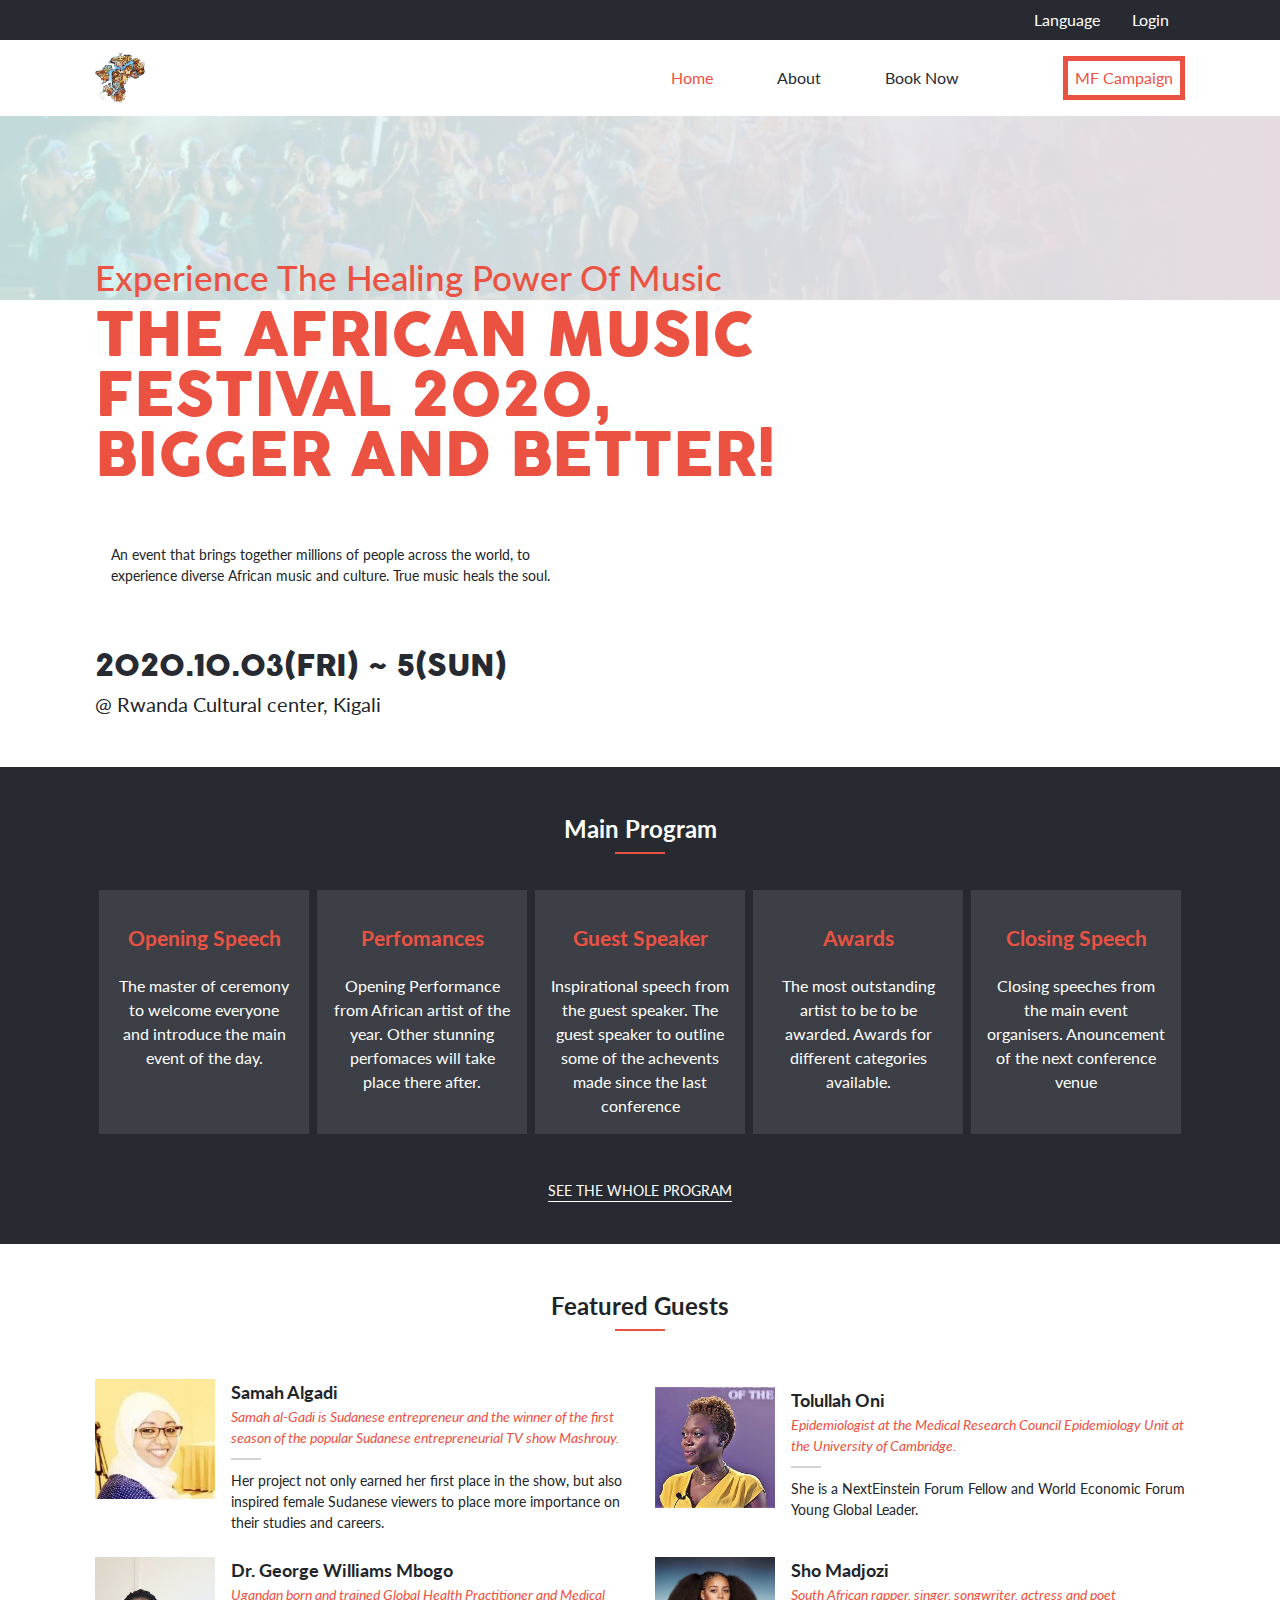
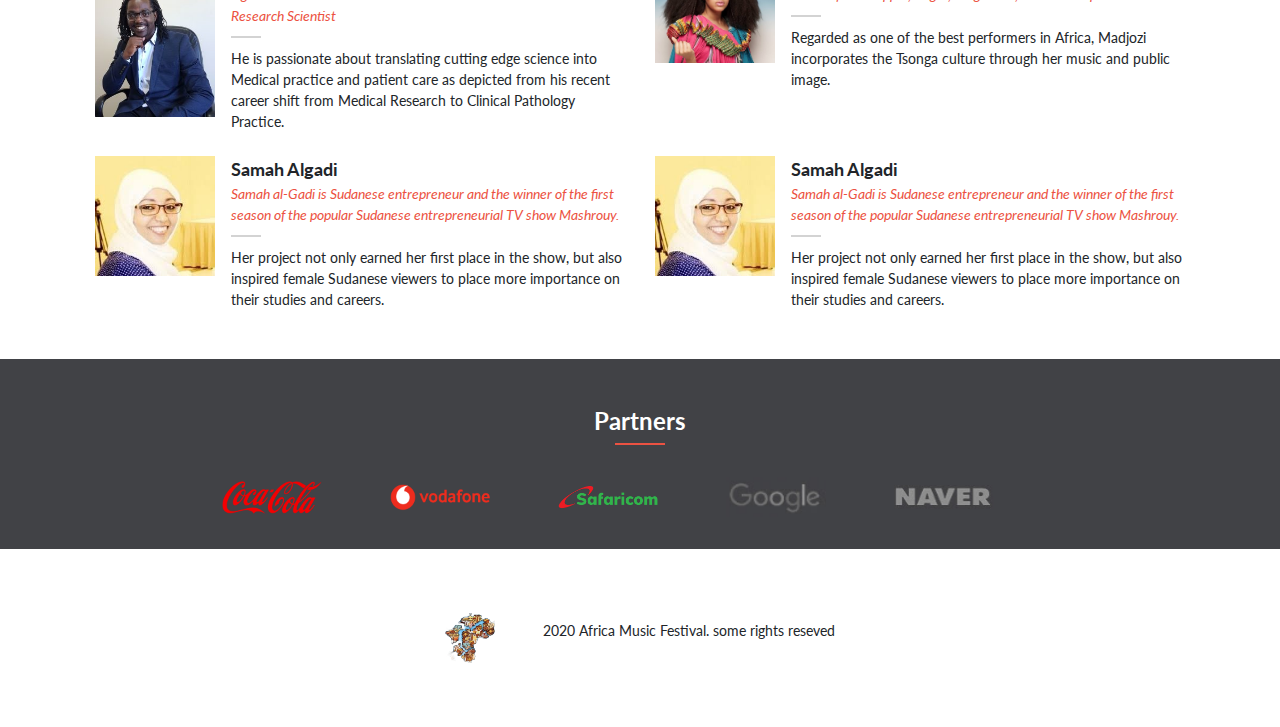
==== commit d29347b0: "Adjusted the tickets header tags" ====
--- a/index.html
+++ b/index.html
@@ -32,7 +32,7 @@
 
       <div class="collapse navbar-collapse" id="navbarSupportedContent">
         <ul class="navbar-nav ml-auto">
-          <li class="nav-item"><a class="nav-link active" href="index.html">Home</a></li>
+          <li class="nav-item"><a class="nav-link active-link" href="index.html">Home</a></li>
           <li class="nav-item"><a class="nav-link " href="about.html">About</a></li>          
           <li class="nav-item"><a class="nav-link" href="tickets.html">Book Now</a></li>
         </ul>
--- a/style.css
+++ b/style.css
@@ -6,7 +6,7 @@
 
 @font-face {
   font-family: cocogoose;
-  src: url("cocogoose/Cocogoose_trial.otf");
+  src: url("cocogoose/Cocogoose_trial.otf");  
 }
 
 .header-background {
@@ -26,7 +26,7 @@
 }
 
 body {
-  background: rgba(221, 221, 221, 0.3) !important;
+  background: rgba(221, 221, 221, 0.3);
 }
 
 .small-nav {
@@ -34,17 +34,21 @@
   color: white;
 }
 
+.fa-bars {
+  color: #414246;
+}
+
 .fa-home {  
   color: #414246;
 }
 
 .fa-twitter,
 .fa-facebook-f {
-  color: white !important;
+  color: white;
 }
 
 .small-nav .nav-link {
-  color: white !important;
+  color: white;
 }
 
 .navbar {
@@ -56,8 +60,8 @@
   margin-right: 3em;
 }
 
-.active {
-  color: #ec5242 !important;
+.navbar-nav .active-link {
+  color: #ec5242;
 }
 
 .campaign {
@@ -211,6 +215,7 @@
   margin-right: auto;
   margin-left: auto;
   margin-top: 2em;
+  cursor: pointer;
 }
 
 .partners {
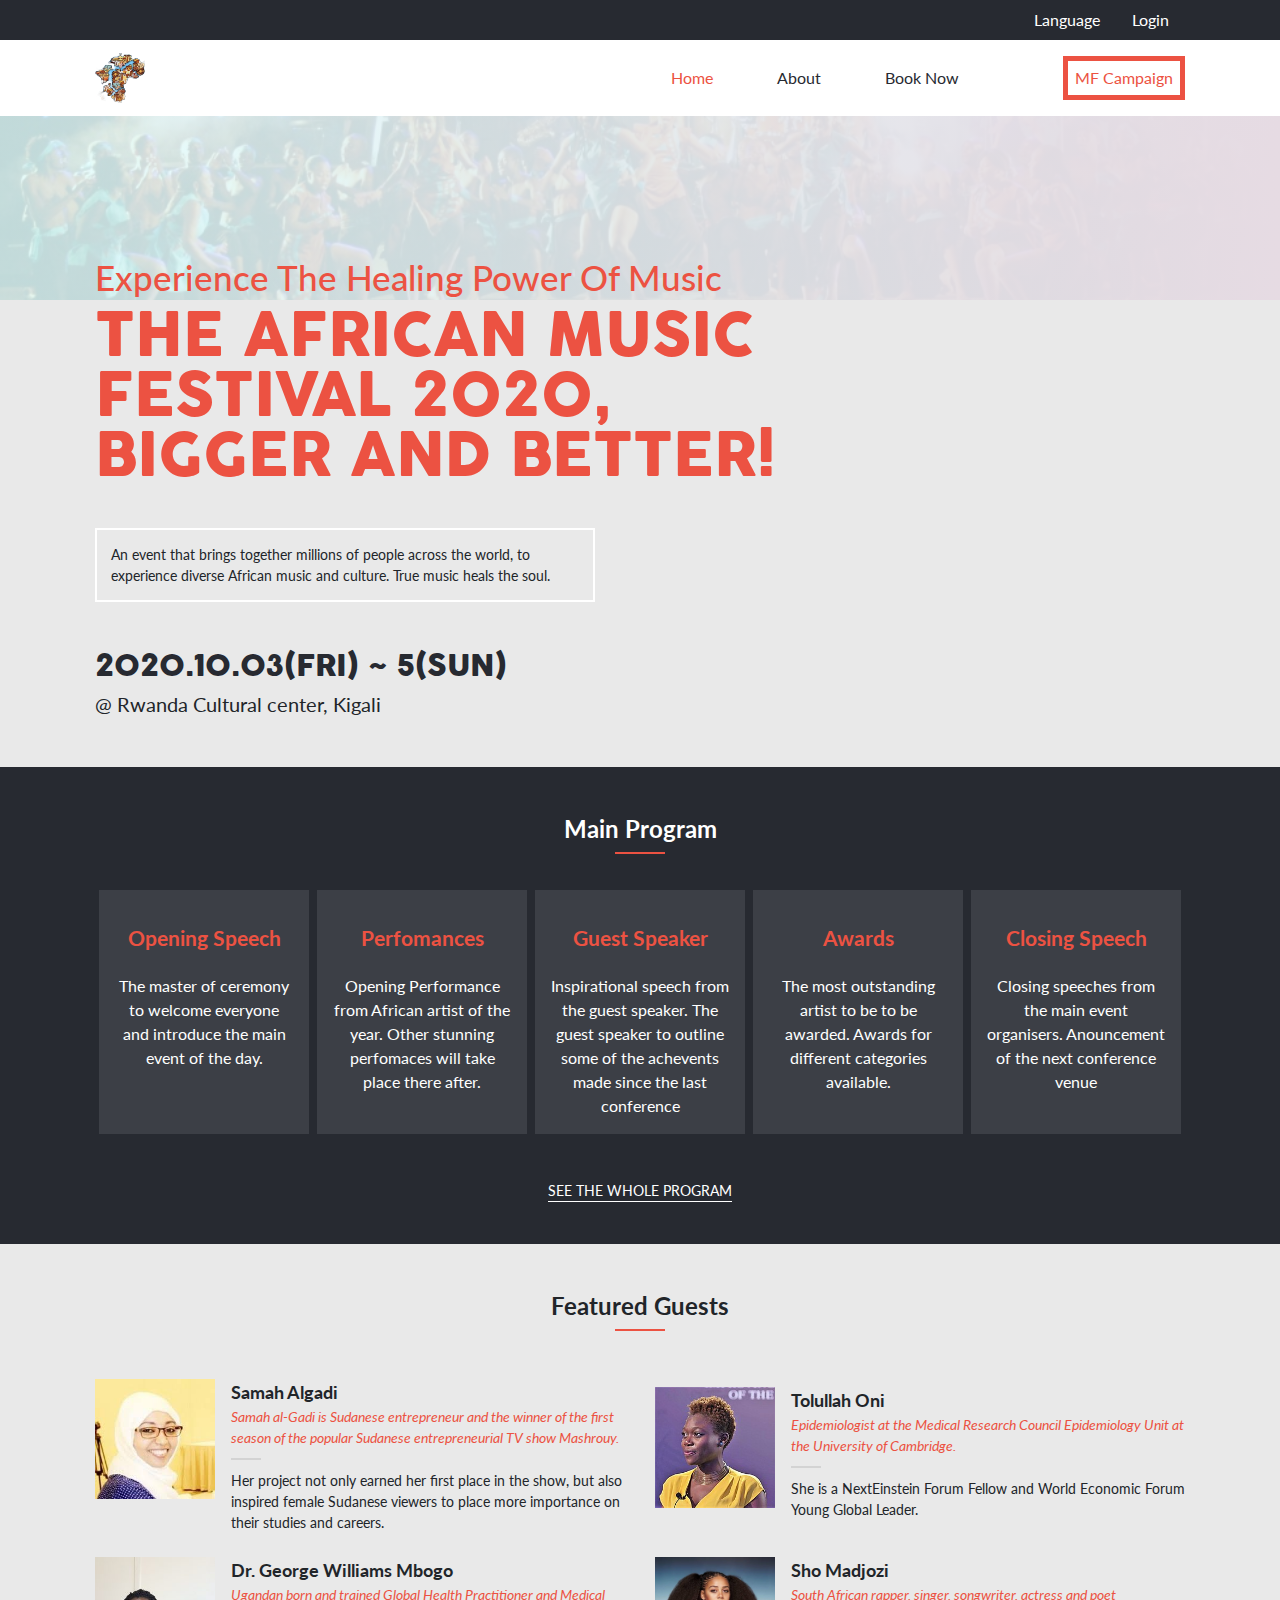
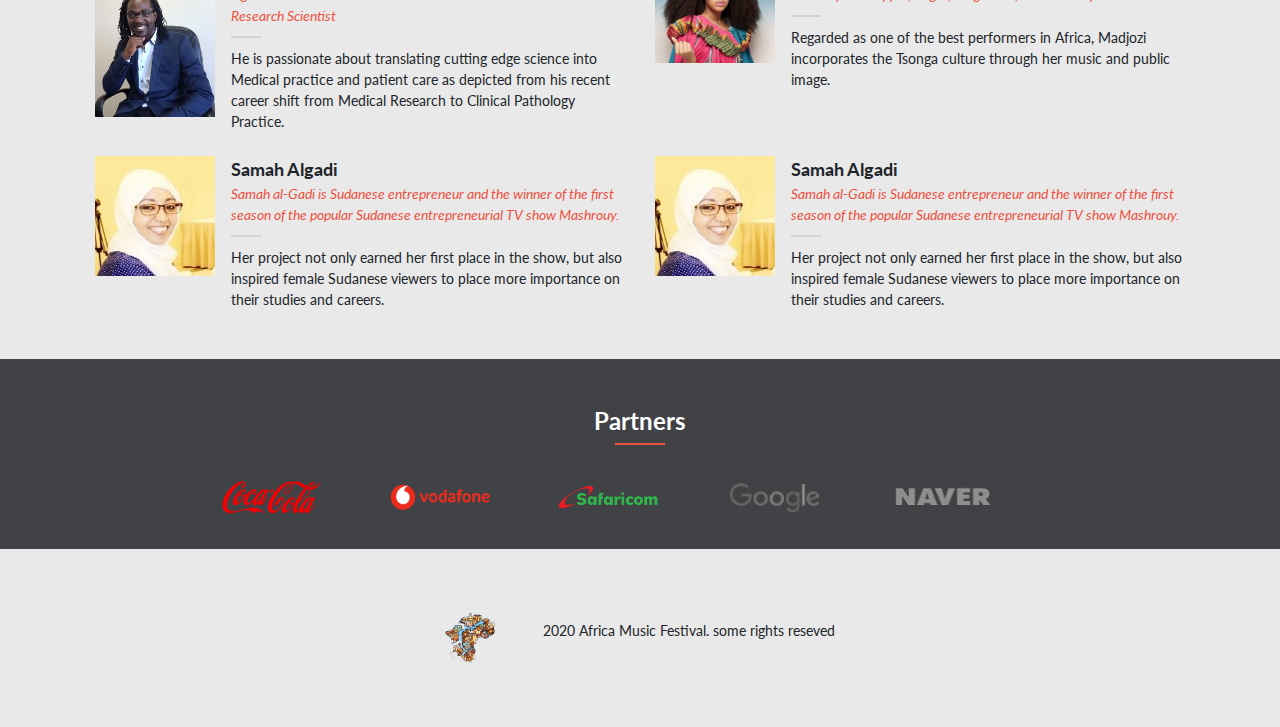
==== commit e9529765: "Added the border to the tickets page table" ====
--- a/index.html
+++ b/index.html
@@ -10,7 +10,7 @@
   <link rel="stylesheet" href="https://maxcdn.bootstrapcdn.com/bootstrap/4.0.0/css/bootstrap.min.css" integrity="sha384-Gn5384xqQ1aoWXA+058RXPxPg6fy4IWvTNh0E263XmFcJlSAwiGgFAW/dAiS6JXm" crossorigin="anonymous">
 
 </head>
-<body>
+<body class="body">
 
   <nav class="small-nav d-none d-lg-block">
     <nav class="container-fluid d-flex justify-content-end nav-nav">
--- a/style.css
+++ b/style.css
@@ -25,8 +25,8 @@
   width: 50px;
 }
 
-body {
-  background: rgba(221, 221, 221, 0.3);
+.body {
+  background: rgba(211, 211, 211, 0.5)
 }
 
 .small-nav {
